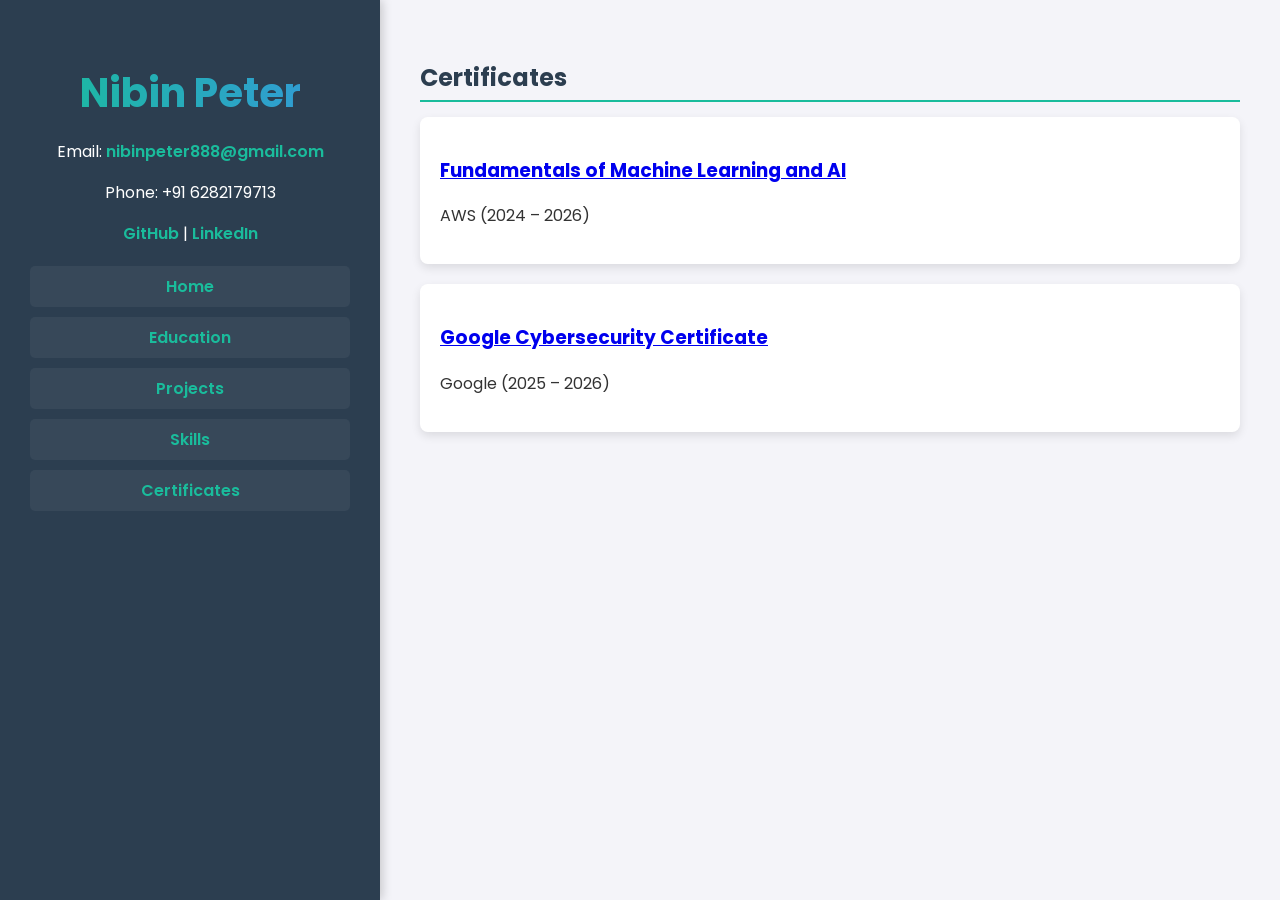
==== certificates.html @ b295eb19 "Add files via upload" ====
<!DOCTYPE html>
<html lang="en">
<head>
  <meta charset="UTF-8">
  <title>Certificates - Nibin Peter</title>
  <link rel="stylesheet" href="style.css">
  <link href="https://fonts.googleapis.com/css2?family=Poppins:wght@400;600&display=swap" rel="stylesheet">
</head>
<body>
  <div class="container">
    <!-- Sidebar -->
    <aside class="sidebar">
      <h1 class="name">Nibin Peter</h1>
      <p id="title"></p>
      <p>Email: <a href="mailto:nibinpeter888@gmail.com">nibinpeter888@gmail.com</a></p>
      <p>Phone: +91 6282179713</p>
      <p>
        <a href="https://github.com/nibin-peter" target="_blank">GitHub</a> | 
        <a href="https://linkedin.com/in/nibin-peter" target="_blank">LinkedIn</a>
      </p>

      <!-- Navigation -->
      <nav>
        <a href="index.html">Home</a>
        <a href="education.html">Education</a>
        <a href="projects.html">Projects</a>
        <a href="skills.html">Skills</a>
        <a href="certificates.html">Certificates</a>
      </nav>
    </aside>

    <!-- Main Content -->
    <main class="content">
      <h2>Certificates</h2>

      <!-- Certificate Row 1 -->
      <section class="cert-card">
        <h3>
          <a href="https://www.coursera.org" target="_blank">
            Fundamentals of Machine Learning and AI
          </a>
        </h3>
        <p>AWS (2024 – 2026)</p>
      </section>

      <!-- Certificate Row 2 -->
      <section class="cert-card">
        <h3>
          <a href="https://www.coursera.org" target="_blank">
            Google Cybersecurity Certificate
          </a>
        </h3>
        <p>Google (2025 – 2026)</p>
      </section>
    </main>
  </div>

  <!-- JavaScript for typing animation and page transitions -->
  <script src="script.js"></script>
</body>
</html>
---- style.css ----
/* General Reset */
body {
  font-family: 'Poppins', sans-serif;
  margin: 0;
  background: #f4f4f9;
  color: #333;
  animation: fadeIn 0.8s ease; /* Page fade-in animation */
  perspective: 1200px;          /* Added for flip effect */
  transform-style: preserve-3d; /* Added for flip effect */
}

/* Container Layout */
.container {
  display: flex;
  min-height: 100vh;
}

/* Sidebar Styling */
.sidebar {
  background: #2c3e50;
  color: white;
  width: 25%;
  padding: 30px;
  text-align: center;
  box-shadow: 2px 0 10px rgba(0,0,0,0.2);
}

/* Attractive Name Styling */
.name {
  font-size: 2.5rem;
  font-weight: 700;
  background: linear-gradient(90deg, #1abc9c, #3498db);
  -webkit-background-clip: text;
  -webkit-text-fill-color: transparent;
  animation: glow 2s ease-in-out infinite alternate;
  margin-bottom: 10px;
}

@keyframes glow {
  from { text-shadow: 0 0 10px #1abc9c; }
  to { text-shadow: 0 0 20px #3498db; }
}

/* Sidebar Links */
.sidebar a {
  color: #1abc9c;
  text-decoration: none;
  font-weight: 600;
  transition: color 0.3s ease;
}

.sidebar a:hover {
  color: #f39c12;
}

/* Navigation */
nav {
  margin-top: 20px;
}

nav a {
  display: block;
  margin: 10px 0;
  padding: 8px;
  border-radius: 5px;
  background: rgba(255,255,255,0.05);
  transition: background 0.3s ease, transform 0.3s ease;
}

nav a:hover {
  background: rgba(255,255,255,0.15);
  transform: scale(1.05);
}

/* Profile Picture */
.profile-pic {
  width: 120px;
  border-radius: 50%;
  margin-bottom: 20px;
  border: 3px solid #1abc9c;
}

/* Main Content */
.content {
  flex: 1;
  padding: 40px;
}

/* Sections */
section {
  background: white;
  margin-bottom: 20px;
  padding: 20px;
  border-radius: 8px;
  box-shadow: 0 4px 10px rgba(0,0,0,0.1);
  animation: fadeInUp 1s ease;
}

h2 {
  color: #2c3e50;
  border-bottom: 2px solid #1abc9c;
  padding-bottom: 5px;
  margin-bottom: 15px;
}

/* Animations */
@keyframes fadeIn {
  from { opacity: 0; }
  to { opacity: 1; }
}

@keyframes fadeInUp {
  from { opacity: 0; transform: translateY(30px); }
  to { opacity: 1; transform: translateY(0); }
}

/* Fade-out for page transitions */
.fade-out {
  animation: fadeOut 0.5s ease forwards;
}

@keyframes fadeOut {
  from { opacity: 1; }
  to { opacity: 0; }
}

/* --- Book-style Flip Animations --- */
.page-flip {
  transform-origin: left center;
  transform: rotateY(-90deg);
  animation: flipIn 0.8s ease forwards;
}

@keyframes flipIn {
  from {
    transform: rotateY(-90deg);
    opacity: 0;
  }
  to {
    transform: rotateY(0deg);
    opacity: 1;
  }
}

@keyframes flipOut {
  from {
    transform: rotateY(0deg);
    opacity: 1;
  }
  to {
    transform: rotateY(90deg);
    opacity: 0;
  }
}
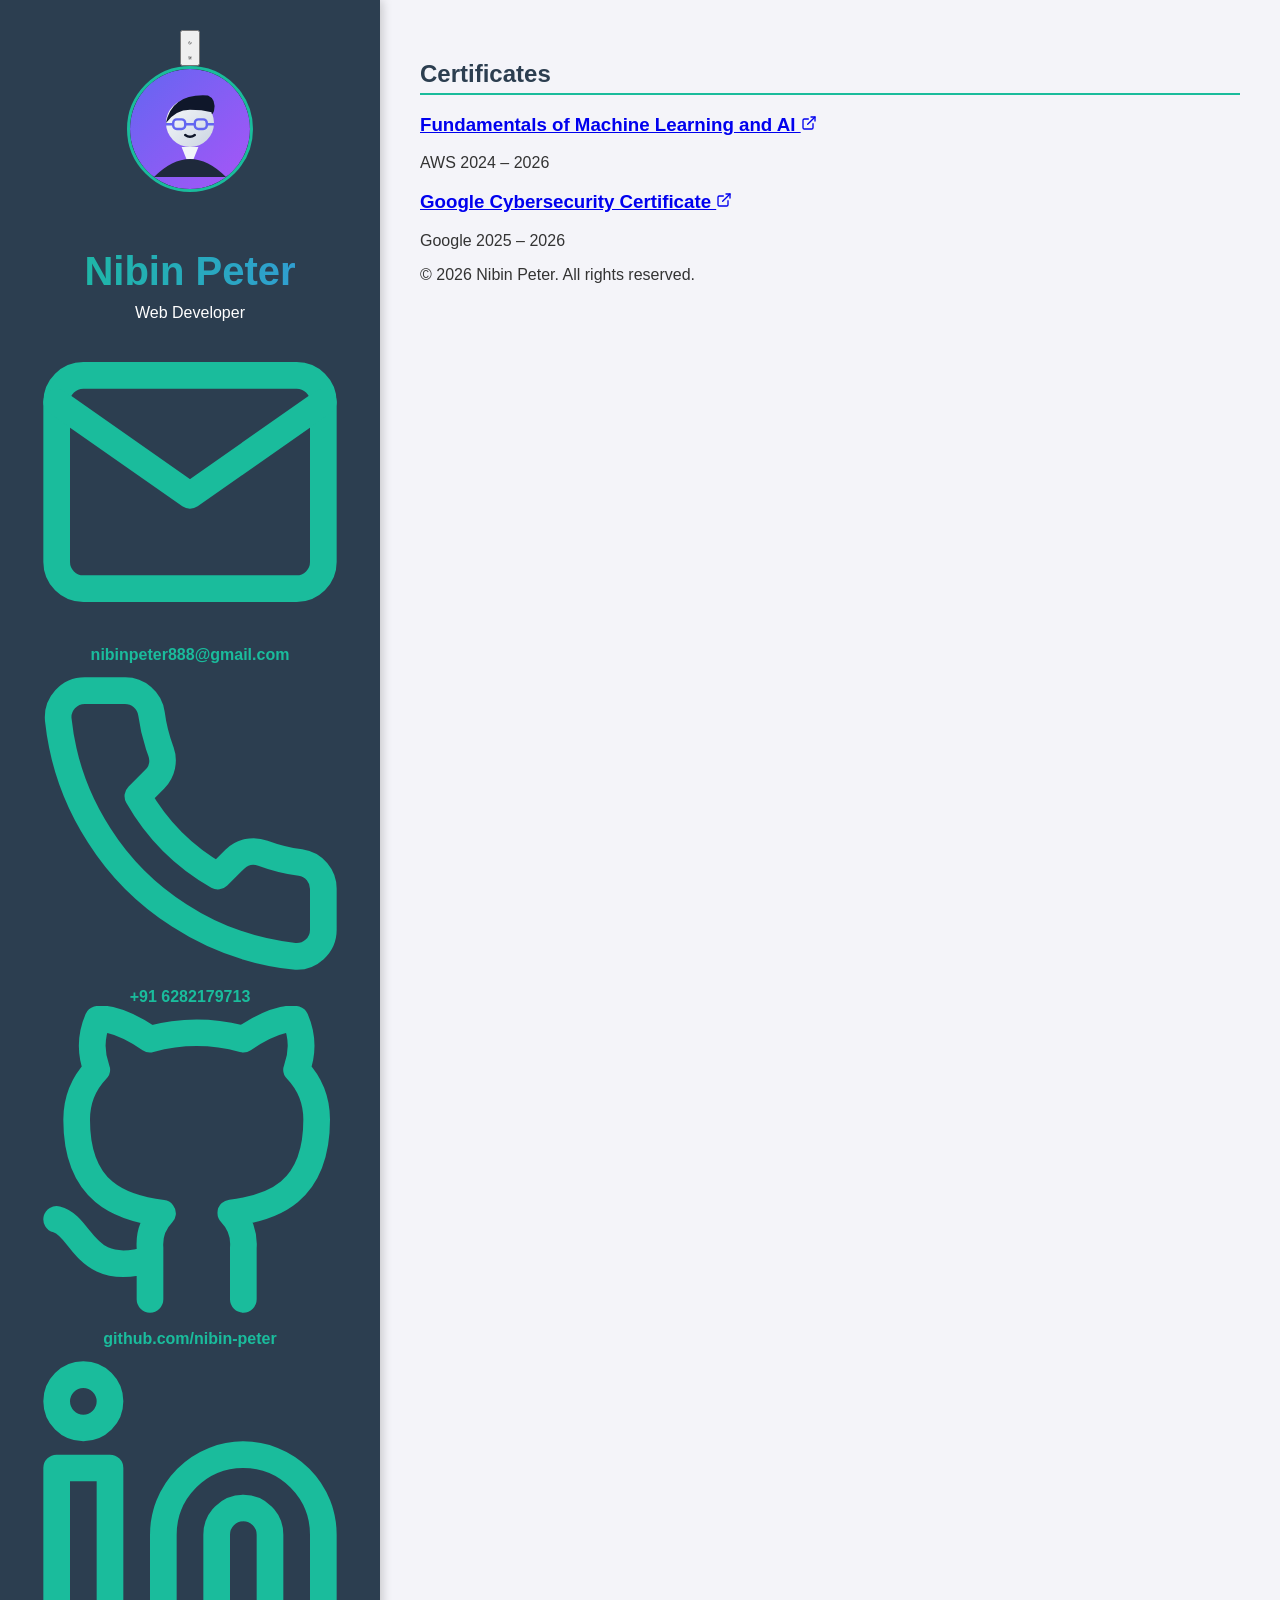
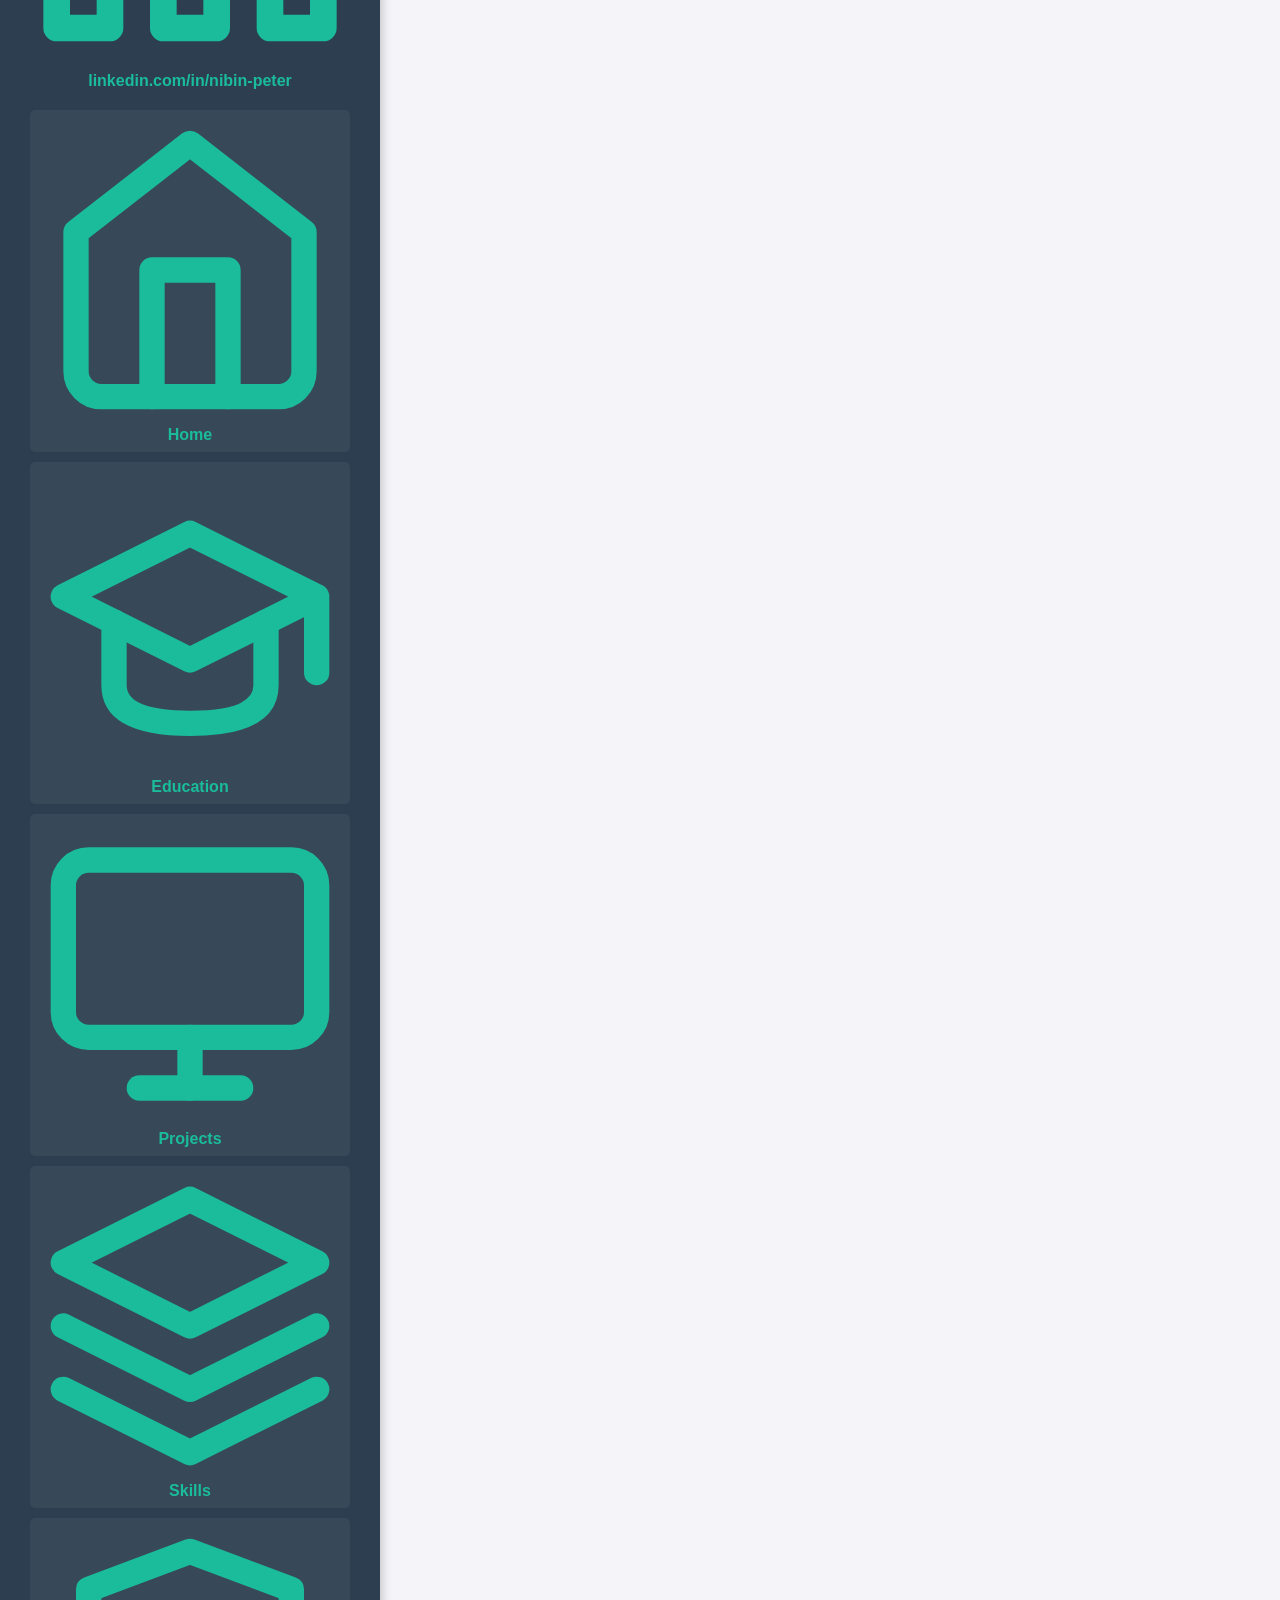
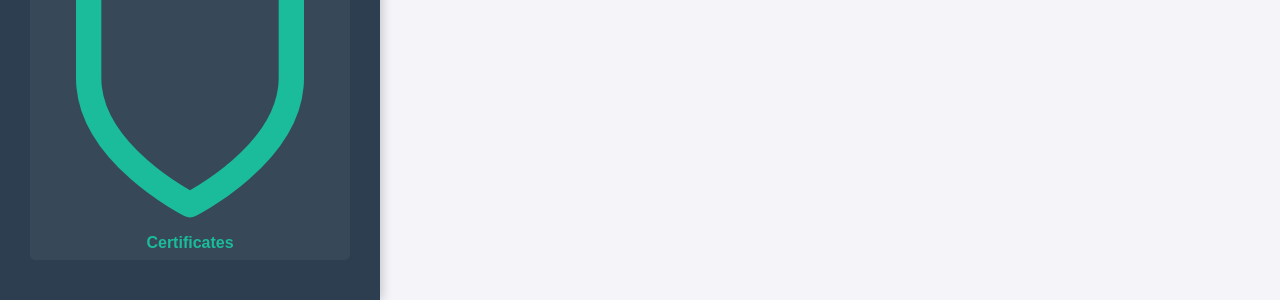
==== commit 2901922a: "Enhance certificates.html with responsive design and theme toggle Added viewport meta tag and theme " ====
--- a/certificates.html
+++ b/certificates.html
@@ -2,60 +2,154 @@
 <html lang="en">
 <head>
   <meta charset="UTF-8">
+  <meta name="viewport" content="width=device-width, initial-scale=1.0">
   <title>Certificates - Nibin Peter</title>
   <link rel="stylesheet" href="style.css">
-  <link href="https://fonts.googleapis.com/css2?family=Poppins:wght@400;600&display=swap" rel="stylesheet">
 </head>
 <body>
+  <script>
+    const theme = localStorage.getItem("portfolio-theme") || "dark";
+    if (theme === "light") document.body.classList.add("light-theme");
+  </script>
+
   <div class="container">
     <!-- Sidebar -->
     <aside class="sidebar">
-      <h1 class="name">Nibin Peter</h1>
-      <p id="title"></p>
-      <p>Email: <a href="mailto:nibinpeter888@gmail.com">nibinpeter888@gmail.com</a></p>
-      <p>Phone: +91 6282179713</p>
-      <p>
-        <a href="https://github.com/nibin-peter" target="_blank">GitHub</a> | 
-        <a href="https://linkedin.com/in/nibin-peter" target="_blank">LinkedIn</a>
-      </p>
+      <div class="sidebar-content">
+        <!-- Theme Toggle -->
+        <button class="theme-toggle" aria-label="Toggle theme">
+          <svg class="icon-moon" viewBox="0 0 24 24" fill="none" stroke="currentColor" stroke-width="2" stroke-linecap="round" stroke-linejoin="round">
+            <path d="M21 12.79A9 9 0 1 1 11.21 3 7 7 0 0 0 21 12.79z"></path>
+          </svg>
+          <svg class="icon-sun" viewBox="0 0 24 24" fill="none" stroke="currentColor" stroke-width="2" stroke-linecap="round" stroke-linejoin="round">
+            <circle cx="12" cy="12" r="5"></circle>
+            <line x1="12" y1="1" x2="12" y2="3"></line>
+            <line x1="12" y1="21" x2="12" y2="23"></line>
+            <line x1="4.22" y1="4.22" x2="5.64" y2="5.64"></line>
+            <line x1="18.36" y1="18.36" x2="19.78" y2="19.78"></line>
+            <line x1="1" y1="12" x2="3" y2="12"></line>
+            <line x1="21" y1="12" x2="23" y2="12"></line>
+            <line x1="4.22" y1="19.78" x2="5.64" y2="18.36"></line>
+            <line x1="18.36" y1="5.64" x2="19.78" y2="4.22"></line>
+          </svg>
+        </button>
 
-      <!-- Navigation -->
-      <nav>
-        <a href="index.html">Home</a>
-        <a href="education.html">Education</a>
-        <a href="projects.html">Projects</a>
-        <a href="skills.html">Skills</a>
-        <a href="certificates.html">Certificates</a>
-      </nav>
+        <!-- Profile -->
+        <div class="profile-pic-container">
+          <svg viewBox="0 0 100 100" class="profile-pic">
+            <defs>
+              <linearGradient id="bgGrad" x1="0%" y1="0%" x2="100%" y2="100%">
+                <stop offset="0%" stop-color="#6366f1" />
+                <stop offset="100%" stop-color="#a855f7" />
+              </linearGradient>
+              <linearGradient id="avatarGrad" x1="0%" y1="0%" x2="100%" y2="100%">
+                <stop offset="0%" stop-color="#f8fafc" />
+                <stop offset="100%" stop-color="#cbd5e1" />
+              </linearGradient>
+            </defs>
+            <circle cx="50" cy="50" r="50" fill="url(#bgGrad)" />
+            <path d="M20,90 Q50,60 80,90 Z" fill="#1e293b" />
+            <path d="M43,65 L57,65 L53,75 L47,75 Z" fill="#f1f5f9" />
+            <circle cx="50" cy="45" r="20" fill="url(#avatarGrad)" />
+            <path d="M30,45 Q35,20 65,22 Q72,25 70,35 Q68,40 68,36 Q60,34 50,34 Q38,34 30,45 Z" fill="#0f172a" />
+            <rect x="36" y="42" width="10" height="8" rx="3" fill="none" stroke="#6366f1" stroke-width="2" />
+            <rect x="54" y="42" width="10" height="8" rx="3" fill="none" stroke="#6366f1" stroke-width="2" />
+            <line x1="46" y1="46" x2="54" y2="46" stroke="#6366f1" stroke-width="2" />
+            <line x1="30" y1="46" x2="36" y2="46" stroke="#6366f1" stroke-width="2" />
+            <line x1="64" y1="46" x2="70" y2="46" stroke="#6366f1" stroke-width="2" />
+            <path d="M46,55 Q50,58 54,55" fill="none" stroke="#0f172a" stroke-width="2" stroke-linecap="round" />
+          </svg>
+        </div>
+        <h1 class="name">Nibin Peter</h1>
+        <div class="tagline">Web Developer</div>
+
+        <!-- Contacts -->
+        <div class="contact-info">
+          <a href="mailto:nibinpeter888@gmail.com" class="contact-item">
+            <svg viewBox="0 0 24 24" fill="none" stroke="currentColor" stroke-width="2" stroke-linecap="round" stroke-linejoin="round"><path d="M4 4h16c1.1 0 2 .9 2 2v12c0 1.1-.9 2-2 2H4c-1.1 0-2-.9-2-2V6c0-1.1.9-2 2-2z"></path><polyline points="22,6 12,13 2,6"></polyline></svg>
+            <span>nibinpeter888@gmail.com</span>
+          </a>
+          <a href="tel:+916282179713" class="contact-item">
+            <svg viewBox="0 0 24 24" fill="none" stroke="currentColor" stroke-width="2" stroke-linecap="round" stroke-linejoin="round"><path d="M22 16.92v3a2 2 0 0 1-2.18 2 19.79 19.79 0 0 1-8.63-3.07 19.5 19.5 0 0 1-6-6 19.79 19.79 0 0 1-3.07-8.67A2 2 0 0 1 4.11 2h3a2 2 0 0 1 2 1.72 12.84 12.84 0 0 0 .7 2.81 2 2 0 0 1-.45 2.11L8.09 9.91a16 16 0 0 0 6 6l1.27-1.27a2 2 0 0 1 2.11-.45 12.84 12.84 0 0 0 2.81.7A2 2 0 0 1 22 16.92z"></path></svg>
+            <span>+91 6282179713</span>
+          </a>
+          <a href="https://github.com/nibin-peter" target="_blank" class="contact-item">
+            <svg viewBox="0 0 24 24" fill="none" stroke="currentColor" stroke-width="2" stroke-linecap="round" stroke-linejoin="round"><path d="M9 19c-5 1.5-5-2.5-7-3m14 6v-3.87a3.37 3.37 0 0 0-.94-2.61c3.14-.35 6.44-1.54 6.44-7A5.44 5.44 0 0 0 20 4.77 5.07 5.07 0 0 0 19.91 1S18.73.65 16 2.48a13.38 13.38 0 0 0-7 0C6.27.65 5.09 1 5.09 1A5.07 5.07 0 0 0 5 4.77a5.44 5.44 0 0 0-1.5 3.78c0 5.42 3.3 6.61 6.44 7A3.37 3.37 0 0 0 9 18.13V22"></path></svg>
+            <span>github.com/nibin-peter</span>
+          </a>
+          <a href="https://linkedin.com/in/nibin-peter" target="_blank" class="contact-item">
+            <svg viewBox="0 0 24 24" fill="none" stroke="currentColor" stroke-width="2" stroke-linecap="round" stroke-linejoin="round"><path d="M16 8a6 6 0 0 1 6 6v7h-4v-7a2 2 0 0 0-2-2 2 2 0 0 0-2 2v7h-4v-7a6 6 0 0 1 6-6z"></path><rect x="2" y="9" width="4" height="12"></rect><circle cx="4" cy="4" r="2"></circle></svg>
+            <span>linkedin.com/in/nibin-peter</span>
+          </a>
+        </div>
+
+        <!-- Navigation -->
+        <nav>
+          <a href="index.html" class="nav-home">
+            <svg viewBox="0 0 24 24" fill="none" stroke="currentColor" stroke-width="2" stroke-linecap="round" stroke-linejoin="round"><path d="M3 9l9-7 9 7v11a2 2 0 0 1-2 2H5a2 2 0 0 1-2-2z"></path><polyline points="9 22 9 12 15 12 15 22"></polyline></svg>
+            Home
+          </a>
+          <a href="education.html" class="nav-edu">
+            <svg viewBox="0 0 24 24" fill="none" stroke="currentColor" stroke-width="2" stroke-linecap="round" stroke-linejoin="round"><path d="M22 10v6M2 10l10-5 10 5-10 5z"></path><path d="M6 12v5c0 2 2 3 6 3s6-1 6-3v-5"></path></svg>
+            Education
+          </a>
+          <a href="projects.html" class="nav-projects">
+            <svg viewBox="0 0 24 24" fill="none" stroke="currentColor" stroke-width="2" stroke-linecap="round" stroke-linejoin="round"><rect x="2" y="3" width="20" height="14" rx="2" ry="2"></rect><line x1="8" y1="21" x2="16" y2="21"></line><line x1="12" y1="17" x2="12" y2="21"></line></svg>
+            Projects
+          </a>
+          <a href="skills.html" class="nav-skills">
+            <svg viewBox="0 0 24 24" fill="none" stroke="currentColor" stroke-width="2" stroke-linecap="round" stroke-linejoin="round"><polygon points="12 2 2 7 12 12 22 7 12 2Z"></polygon><polyline points="2 17 12 22 22 17"></polyline><polyline points="2 12 12 17 22 12"></polyline></svg>
+            Skills
+          </a>
+          <a href="certificates.html" class="active nav-certs">
+            <svg viewBox="0 0 24 24" fill="none" stroke="currentColor" stroke-width="2" stroke-linecap="round" stroke-linejoin="round"><path d="M12 22s8-4 8-10V5l-8-3-8 3v7c0 6 8 10 8 10z"></path></svg>
+            Certificates
+          </a>
+        </nav>
+      </div>
     </aside>
 
     <!-- Main Content -->
     <main class="content">
       <h2>Certificates</h2>
+      
+      <div class="certs-grid">
+        <!-- Certificate Card 1 -->
+        <article class="cert-card glow-card">
+          <h3>
+            <a href="https://www.coursera.org" target="_blank">
+              Fundamentals of Machine Learning and AI
+              <svg viewBox="0 0 24 24" fill="none" stroke="currentColor" stroke-width="2" stroke-linecap="round" stroke-linejoin="round" style="width: 16px; height: 16px;"><path d="M18 13v6a2 2 0 0 1-2 2H5a2 2 0 0 1-2-2V8a2 2 0 0 1 2-2h6"></path><polyline points="15 3 21 3 21 9"></polyline><line x1="10" y1="14" x2="21" y2="3"></line></svg>
+            </a>
+          </h3>
+          <div class="cert-meta">
+            <span class="cert-issuer">AWS</span>
+            <span class="cert-date">2024 – 2026</span>
+          </div>
+        </article>
 
-      <!-- Certificate Row 1 -->
-      <section class="cert-card">
-        <h3>
-          <a href="https://www.coursera.org" target="_blank">
-            Fundamentals of Machine Learning and AI
-          </a>
-        </h3>
-        <p>AWS (2024 – 2026)</p>
-      </section>
+        <!-- Certificate Card 2 -->
+        <article class="cert-card glow-card">
+          <h3>
+            <a href="https://www.coursera.org" target="_blank">
+              Google Cybersecurity Certificate
+              <svg viewBox="0 0 24 24" fill="none" stroke="currentColor" stroke-width="2" stroke-linecap="round" stroke-linejoin="round" style="width: 16px; height: 16px;"><path d="M18 13v6a2 2 0 0 1-2 2H5a2 2 0 0 1-2-2V8a2 2 0 0 1 2-2h6"></path><polyline points="15 3 21 3 21 9"></polyline><line x1="10" y1="14" x2="21" y2="3"></line></svg>
+            </a>
+          </h3>
+          <div class="cert-meta">
+            <span class="cert-issuer">Google</span>
+            <span class="cert-date">2025 – 2026</span>
+          </div>
+        </article>
+      </div>
 
-      <!-- Certificate Row 2 -->
-      <section class="cert-card">
-        <h3>
-          <a href="https://www.coursera.org" target="_blank">
-            Google Cybersecurity Certificate
-          </a>
-        </h3>
-        <p>Google (2025 – 2026)</p>
-      </section>
+      <!-- Footer -->
+      <footer>
+        <p>© 2026 Nibin Peter. All rights reserved.</p>
+      </footer>
     </main>
   </div>
 
-  <!-- JavaScript for typing animation and page transitions -->
   <script src="script.js"></script>
 </body>
 </html>
